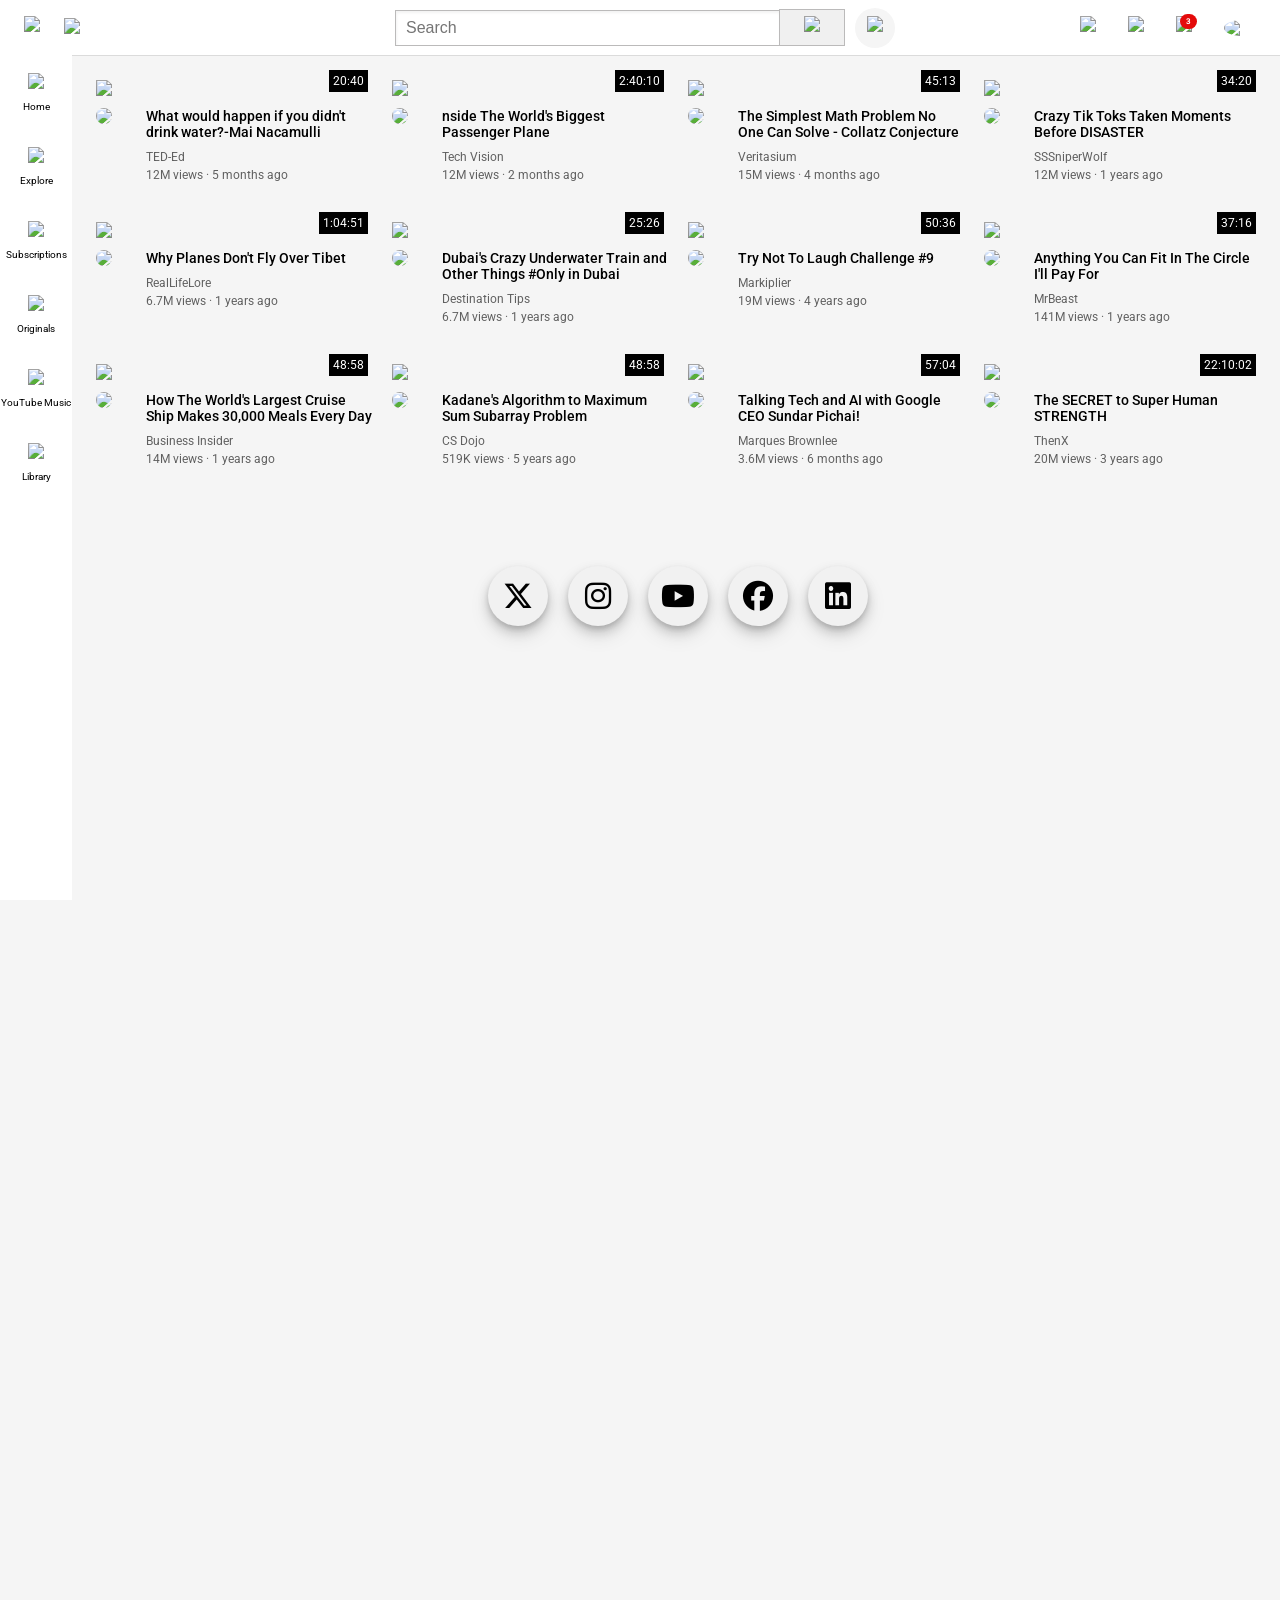
==== index.html @ e03ea2e1 "Rename Youtube_Rebuild.html to index.html" ====
<!DOCTYPE html>
<html>
    <head>
        <meta charset="UTF-8">
        <meta name="viewpoort" content="width=device-width, initial-scale=1.0">
        <meta name="description" content="a website that allows users to upload or watch videos">
        <meta name="author" content="Owusu Danquah Dennis">

        <title>YouTube.com CloneRebuild</title>


        <link rel="stylesheet" href="YT_Rebuild_Styling/general.css">
        <link rel="stylesheet" href="YT_Rebuild_Styling/video_card.css">
        <link rel="stylesheet" href="YT_Rebuild_Styling/header.css">
        <link rel="stylesheet" href="YT_Rebuild_Styling/sidebar.css">
        <link rel="stylesheet" href="YT_Rebuild_Styling/social_buttons_hover_E1.css">


        <link rel="preconnect" href="https://fonts.googleapis.com">
        <link rel="preconnect" href="https://fonts.gstatic.com" crossorigin>
        <link href="https://fonts.googleapis.com/css2?family=Roboto:ital,wght@0,100..900;1,100..900&display=swap" rel="stylesheet">

        <link rel="stylesheet" href="https://cdnjs.cloudflare.com/ajax/libs/font-awesome/6.5.0/css/all.min.css">


        <style>
           




        </style>



    </head>
    <body>
        <header class="header">
            <div class="left_part">
                <img class="hamburger_menu" src="Icons/hamburger-menu.svg">
                <img class="youtube_logo" src="Icons/youtube-logo.svg">
            </div> 


            <div class="middle_part">
                <input class="search_bar" type="search" placeholder="Search">

                <button class="search_button">
                    <img class="search_icon" src="Icons/search.svg">

                    <div class="tooltip">
                        Search
                    </div>
                </button>

                <button class="voice_search_button">
                    <img class="voice_search_icon" src="Icons/voice-search-icon.svg">

                     <div class="tooltip">
                        Search with your voice
                    </div>
                </button>
            </div>


            <div class="right_part">
               <div class="upload_icon_div">
                     <img class="upload_icon" src="Icons/upload.svg">
                     <div class="tooltip">
                        Create
                     </div>
               </div>

                <div class="youtube_apps_icon_div">
                    <img class="youtube_apps_icon" src="Icons/youtube-apps.svg">
                    <div class="tooltip">
                        YouTube Apps
                    </div>
                </div>

               <div class="notification_icon_div">
                    <img class="notification_icon" src="Icons/notifications.svg">

                    <div class="tooltip">
                        Notifications
                    </div>

                    <div class="notification_count">
                        3
                    </div>
               </div>

               <div class="user_picture_div">
                    <img class="user_picture" src="channel_profile/my-channel.jpeg">
                    <div class="tooltip">
                        Profile
                    </div>
               </div>
            </div>
        </header>



        <nav class="sidebar">
            <div class="sidebar_navs">
                <img src="Icons/home.svg">
                <div>Home</div>
            </div>

            <div class="sidebar_navs">
                <img src="Icons/explore.svg">
                <div>Explore</div>
            </div>

            <div class="sidebar_navs">
                <img src="Icons/subscriptions.svg">
                <div> Subscriptions</div>
            </div>

            <div class="sidebar_navs">
                <img src="Icons/originals.svg">
                <div>
                    Originals
                </div>
            </div>

            <div class="sidebar_navs">
                <img src="Icons/youtube-music.svg">
                <div>
                    YouTube Music
                </div>
            </div>

            <div class="sidebar_navs">
                <img src="Icons/library.svg">
                <div>
                    Library
                </div>
            </div>
        </nav>



        <main>
            <section class="video_card">

                <div class="video_preview">
                    <!-- Layer 1 -->
                    <div class="video_thumbnail_div">
                    <a href="https://www.youtube.com/watch?v=9iMGFqMmUFs">
                        <img class="video_thumbnail" src="thumbnails/thumbnail-12.webp">
                    </a>
                        <div class="timestamp">
                            20:40
                        </div>
                    </div>

                    <!-- Layer 2 -->
                    <div class="video_details">
                        <div class="video_profile_div">
                            <a href="https://www.youtube.com/teded">
                                <img class="video_profile" src="channel_profile/channel-12.jpeg">
                            </a>

                            <div class="video_profile_tooltip">
                                <a href="https://www.youtube.com/teded">
                                    <img class="video_profile" src="channel_profile/channel-12.jpeg">
                                </a>
                                <div>
                                    <p class="tooltip_author"> 
                                    <a href="https://www.youtube.com/teded">
                                        TED-Ed
                                    </a>
                                    </p>
                                    <p class="tooltip_subs">5M Subscribers</p>
                                </div>
                            </div>
                        </div>
                        <div class="video_description">
                            <p class="video_title">
                                <a href="https://www.youtube.com/watch?v=9iMGFqMmUFs">
                                    What would happen if you didn't drink water?-Mai Nacamulli
                                </a>
                            </p>
                            <p class="author">
                                TED-Ed
                            </p>
                            <p class="video_duration">
                                12M views &#183; 5 months ago
                            </p>
                        </div>
                    </div>
                </div>




                <div class="video_preview">
                    <!-- Layer 1 -->
                    <div class="video_thumbnail_div">
                    <a href="https://www.youtube.com/watch?v=lFm4EM1juls">
                        <img class="video_thumbnail" src="thumbnails/thumbnail-8.webp">
                    </a>
                        <div class="timestamp">
                            2:40:10
                        </div>
                    </div>

                    <!-- Layer 2 -->
                    <div class="video_details">
                        <div class="video_profile_div">
                            <a href="https://www.youtube.com/channel/UCHAK6CyegY22Zj2GWrcaIxg">
                                <img class="video_profile" src="channel_profile/channel-8.jpeg">
                            </a>

                            <div class="video_profile_tooltip">
                                <a href="https://www.youtube.com/channel/UCHAK6CyegY22Zj2GWrcaIxg">
                                    <img class="video_profile" src="channel_profile/channel-8.jpeg">
                                </a>
                                <div>
                                    <p class="tooltip_author"> 
                                    <a href="https://www.youtube.com/channel/UCHAK6CyegY22Zj2GWrcaIxg">
                                        Tech Vision
                                    </a>
                                    </p>
                                    <p class="tooltip_subs">7M Subscribers</p>
                                </div>
                            </div>
                        </div>
                        <div class="video_description">
                            <p class="video_title">
                                <a href="https://www.youtube.com/watch?v=lFm4EM1juls">
                                    nside The World's Biggest Passenger Plane
                                </a>
                            </p>
                            <p class="author">
                                Tech Vision
                            </p>
                            <p class="video_duration">
                                12M views &#183; 2 months ago
                            </p>
                        </div>
                    </div>
                </div>


                

                <div class="video_preview">
                    <!-- Layer 1 -->
                    <div class="video_thumbnail_div">
                    <a href="https://www.youtube.com/watch?v=094y1Z2wpJg">
                        <img class="video_thumbnail" src="thumbnails/thumbnail-4.webp">
                    </a>
                        <div class="timestamp">
                            45:13
                        </div>
                    </div>

                    <!-- Layer 2 -->
                    <div class="video_details">
                        <div class="video_profile_div">
                            <a href="https://www.youtube.com/c/veritasium">
                                <img class="video_profile" src="channel_profile/channel-4.jpeg">
                            </a>

                            <div class="video_profile_tooltip">
                                <a href="https://www.youtube.com/c/veritasium">
                                    <img class="video_profile" src="channel_profile/channel-4.jpeg">
                                </a>
                                <div>
                                    <p class="tooltip_author"> 
                                    <a href="https://www.youtube.com/c/veritasium">
                                        Veritasium
                                    </a>
                                    </p>
                                    <p class="tooltip_subs">450K Subscribers</p>
                                </div>
                            </div>
                        </div>
                        <div class="video_description">
                            <p class="video_title">
                                <a href="https://www.youtube.com/watch?v=094y1Z2wpJg">
                                    The Simplest Math Problem No One Can Solve - Collatz Conjecture
                                </a>
                            </p>
                            <p class="author">
                                Veritasium
                            </p>
                            <p class="video_duration">
                                15M views &#183; 4 months ago
                            </p>
                        </div>
                    </div>
                </div>




                <div class="video_preview">
                    <!-- Layer 1 -->
                    <div class="video_thumbnail_div">
                    <a href="https://www.youtube.com/watch?v=FgjPQQeTh1w">
                        <img class="video_thumbnail" src="thumbnails/thumbnail-3.webp">
                    </a>
                        <div class="timestamp">
                            34:20
                        </div>
                    </div>

                    <!-- Layer 2 -->
                    <div class="video_details">
                        <div class="video_profile_div">
                            <a href="https://www.youtube.com/user/SSSniperWolf">
                                <img class="video_profile" src="channel_profile/channel-3.jpeg">
                            </a>

                            <div class="video_profile_tooltip">
                                <a href="https://www.youtube.com/user/SSSniperWolf">
                                    <img class="video_profile" src="channel_profile/channel-3.jpeg">
                                </a>
                                <div>
                                    <p class="tooltip_author"> 
                                    <a href="https://www.youtube.com/user/SSSniperWolf">
                                        SSSniperWolf
                                    </a>
                                    </p>
                                    <p class="tooltip_subs">10M Subscribers</p>
                                </div>
                            </div>
                        </div>
                        <div class="video_description">
                            <p class="video_title">
                                <a href="https://www.youtube.com/watch?v=FgjPQQeTh1w">
                                    Crazy Tik Toks Taken Moments Before DISASTER
                                </a>
                            </p>
                            <p class="author">
                                SSSniperWolf
                            </p>
                            <p class="video_duration">
                                12M views &#183; 1 years ago
                            </p>
                        </div>
                    </div>
                </div>





                <div class="video_preview">
                    <!-- Layer 1 -->
                    <div class="video_thumbnail_div">
                    <a href="https://www.youtube.com/watch?v=fNVa1qMbF9Y">
                        <img class="video_thumbnail" src="thumbnails/thumbnail-7.webp">
                    </a>
                        <div class="timestamp">
                            1:04:51
                        </div>
                    </div>

                    <!-- Layer 2 -->
                    <div class="video_details">
                        <div class="video_profile_div">
                            <a href="https://www.youtube.com/channel/UCP5tjEmvPItGyLhmjdwP7Ww">
                                <img class="video_profile" src="channel_profile/channel-7.jpeg">
                            </a>

                            <div class="video_profile_tooltip">
                                <a href="https://www.youtube.com/channel/UCP5tjEmvPItGyLhmjdwP7Ww">
                                    <img class="video_profile" src="channel_profile/channel-7.jpeg">
                                </a>
                                <div>
                                    <p class="tooltip_author"> 
                                    <a href="https://www.youtube.com/channel/UCP5tjEmvPItGyLhmjdwP7Ww">
                                        RealLifeLore
                                    </a>
                                    </p>
                                    <p class="tooltip_subs">990K Subscribers</p>
                                </div>
                            </div>
                        </div>
                        <div class="video_description">
                            <p class="video_title">
                                <a href="https://www.youtube.com/watch?v=fNVa1qMbF9Y">
                                    Why Planes Don't Fly Over Tibet
                                </a>
                            </p>
                            <p class="author">
                                RealLifeLore
                            </p>
                            <p class="video_duration">
                                6.7M views &#183; 1 years ago
                            </p>
                        </div>
                    </div>
                </div>

            



                <div class="video_preview">
                    <!-- Layer 1 -->
                    <div class="video_thumbnail_div">
                    <a href="https://www.youtube.com/watch?v=0nZuYyXET3s">
                        <img class="video_thumbnail" src="thumbnails/thumbnail-11.webp">
                    </a>
                        <div class="timestamp">
                            25:26
                        </div>
                    </div>

                    <!-- Layer 2 -->
                    <div class="video_details">
                        <div class="video_profile_div">
                            <a href="https://www.youtube.com/c/Destinationtips">
                                <img class="video_profile" src="channel_profile/channel-11.jpeg">
                            </a>

                            <div class="video_profile_tooltip">
                                <a href="https://www.youtube.com/c/Destinationtips">
                                    <img class="video_profile" src="channel_profile/channel-11.jpeg">
                                </a>
                                <div>
                                    <p class="tooltip_author"> 
                                    <a href="https://www.youtube.com/c/Destinationtips">
                                            Destination Tips
                                    </a>
                                    </p>
                                    <p class="tooltip_subs">200M Subscribers</p>
                                </div>
                            </div>
                        </div>
                        <div class="video_description">
                            <p class="video_title">
                                <a href="https://www.youtube.com/watch?v=0nZuYyXET3s">
                                    Dubai's Crazy Underwater Train and Other Things #Only in Dubai
                                </a>
                            </p>
                            <p class="author">
                                Destination Tips
                            </p>
                            <p class="video_duration">
                                6.7M views &#183; 1 years ago
                            </p>
                        </div>
                    </div>
                </div>




                <div class="video_preview">
                    <!-- Layer 1 -->
                    <div class="video_thumbnail_div">
                    <a href="https://www.youtube.com/watch?v=mP0RAo9SKZk">
                        <img class="video_thumbnail" src="thumbnails/thumbnail-2.webp">
                    </a>
                        <div class="timestamp">
                            50:36
                        </div>
                    </div>

                    <!-- Layer 2 -->
                    <div class="video_details">
                        <div class="video_profile_div">
                            <a href="https://www.youtube.com/c/markiplier">
                                <img class="video_profile" src="channel_profile/channel-2.jpeg">
                            </a>

                            <div class="video_profile_tooltip">
                                <a href="https://www.youtube.com/c/markiplier">
                                    <img class="video_profile" src="channel_profile/channel-2.jpeg">
                                </a>
                                <div>
                                    <p class="tooltip_author"> 
                                    <a href="https://www.youtube.com/c/markiplier">
                                            Markiplier
                                    </a>
                                    </p>
                                    <p class="tooltip_subs">26M Subscribers</p>
                                </div>
                            </div>
                        </div>
                        <div class="video_description">
                            <p class="video_title">
                                <a href="https://www.youtube.com/watch?v=mP0RAo9SKZk">
                                    Try Not To Laugh Challenge #9
                                </a>
                            </p>
                            <p class="author">
                                Markiplier
                            </p>
                            <p class="video_duration">
                                19M views &#183; 4 years ago
                            </p>
                        </div>
                    </div>
                </div>




                <div class="video_preview">
                    <!-- Layer 1 -->
                    <div class="video_thumbnail_div">
                    <a href="https://www.youtube.com/watch?v=yXWw0_UfSFg">
                        <img class="video_thumbnail" src="thumbnails/thumbnail-6.webp">
                    </a>
                        <div class="timestamp">
                            37:16
                        </div>
                    </div>

                    <!-- Layer 2 -->
                    <div class="video_details">
                        <div class="video_profile_div">
                            <a href="https://www.youtube.com/channel/UCX6OQ3DkcsbYNE6H8uQQuVA">
                                <img class="video_profile" src="channel_profile/channel-6.jpeg">
                            </a>

                            <div class="video_profile_tooltip">
                                <a href="https://www.youtube.com/channel/UCX6OQ3DkcsbYNE6H8uQQuVA">
                                    <img class="video_profile" src="channel_profile/channel-6.jpeg">
                                </a>
                                <div>
                                    <p class="tooltip_author"> 
                                    <a href="https://www.youtube.com/channel/UCX6OQ3DkcsbYNE6H8uQQuVA">
                                            MrBeast
                                    </a>
                                    </p>
                                    <p class="tooltip_subs">2.1B Subscribers</p>
                                </div>
                            </div>
                        </div>
                        <div class="video_description">
                            <p class="video_title">
                                <a href="https://www.youtube.com/watch?v=yXWw0_UfSFg">
                                    Anything You Can Fit In The Circle I'll Pay For
                                </a>
                            </p>
                            <p class="author">
                                MrBeast
                            </p>
                            <p class="video_duration">
                                141M views &#183; 1 years ago
                            </p>
                        </div>
                    </div>
                </div>




                <div class="video_preview">
                    <!-- Layer 1 -->
                    <div class="video_thumbnail_div">
                    <a href="https://www.youtube.com/watch?v=R2vXbFp5C9o">
                        <img class="video_thumbnail" src="thumbnails/thumbnail-10.webp">
                    </a>
                        <div class="timestamp">
                            48:58
                        </div>
                    </div>

                    <!-- Layer 2 -->
                    <div class="video_details">
                        <div class="video_profile_div">
                            <a href="https://www.youtube.com/user/businessinsider">
                                <img class="video_profile" src="channel_profile/channel-10.jpeg">
                            </a>

                            <div class="video_profile_tooltip">
                                <a href="https://www.youtube.com/user/businessinsider">
                                    <img class="video_profile" src="channel_profile/channel-10.jpeg">
                                </a>
                                <div>
                                    <p class="tooltip_author"> 
                                    <a href="https://www.youtube.com/user/businessinsider">
                                            Business Insider
                                    </a>
                                    </p>
                                    <p class="tooltip_subs">700K Subscribers</p>
                                </div>
                            </div>
                        </div>
                        <div class="video_description">
                            <p class="video_title">
                                <a href="https://www.youtube.com/watch?v=R2vXbFp5C9o">
                                    How The World's Largest Cruise Ship Makes 30,000 Meals Every Day
                                </a>
                            </p>
                            <p class="author">
                                Business Insider
                            </p>
                            <p class="video_duration">
                                14M views &#183; 1 years ago
                            </p>
                        </div>
                    </div>
                </div>





                <div class="video_preview">
                    <!-- Layer 1 -->
                    <div class="video_thumbnail_div">
                    <a href="https://www.youtube.com/watch?v=86CQq3pKSUw">
                        <img class="video_thumbnail" src="thumbnails/thumbnail-5.webp">
                    </a>
                        <div class="timestamp">
                            48:58
                        </div>
                    </div>

                    <!-- Layer 2 -->
                    <div class="video_details">
                        <div class="video_profile_div">
                            <a href="https://www.youtube.com/c/CSDojo">
                                <img class="video_profile" src="channel_profile/channel-5.jpeg">
                            </a>

                            <div class="video_profile_tooltip">
                                <a href="https://www.youtube.com/c/CSDojo">
                                    <img class="video_profile" src="channel_profile/channel-5.jpeg">
                                </a>
                                <div>
                                    <p class="tooltip_author"> 
                                    <a href="https://www.youtube.com/c/CSDojo">
                                            CS Dojo
                                    </a>
                                    </p>
                                    <p class="tooltip_subs">70K Subscribers</p>
                                </div>
                            </div>
                        </div>
                        <div class="video_description">
                            <p class="video_title">
                                <a href="https://www.youtube.com/watch?v=86CQq3pKSUw">
                                    Kadane's Algorithm to Maximum Sum Subarray Problem
                                </a>
                            </p>
                            <p class="author">
                                CS Dojo
                            </p>
                            <p class="video_duration">
                                519K views &#183; 5 years ago
                            </p>
                        </div>
                    </div>
                </div>




                <div class="video_preview">
                    <!-- Layer 1 -->
                    <div class="video_thumbnail_div">
                    <a href="https://www.youtube.com/watch?v=n2RNcPRtAiY">
                        <img class="video_thumbnail" src="thumbnails/thumbnail-1.webp">
                    </a>
                        <div class="timestamp">
                            57:04
                        </div>
                    </div>

                    <!-- Layer 2 -->
                    <div class="video_details">
                        <div class="video_profile_div">
                            <a href="https://www.youtube.com/c/mkbhd">
                                <img class="video_profile" src="channel_profile/channel-1.jpeg">
                            </a>

                            <div class="video_profile_tooltip">
                                <a href="https://www.youtube.com/c/mkbhd">
                                    <img class="video_profile" src="channel_profile/channel-1.jpeg">
                                </a>
                                <div>
                                    <p class="tooltip_author"> 
                                    <a href="https://www.youtube.com/c/mkbhd">
                                            Marques Brownlee
                                    </a>
                                    </p>
                                    <p class="tooltip_subs">1.4B Subscribers</p>
                                </div>
                            </div>
                        </div>
                        <div class="video_description">
                            <p class="video_title">
                                <a href="https://www.youtube.com/watch?v=n2RNcPRtAiY">
                                    Talking Tech and AI with Google CEO Sundar Pichai!
                                </a>
                            </p>
                            <p class="author">
                                Marques Brownlee
                            </p>
                            <p class="video_duration">
                                3.6M views &#183; 6 months ago
                            </p>
                        </div>
                    </div>
                </div>





                <div class="video_preview">
                    <!-- Layer 1 -->
                    <div class="video_thumbnail_div">
                    <a href="https://www.youtube.com/watch?v=ixmxOlcrlUc">
                        <img class="video_thumbnail" src="thumbnails/thumbnail-9.webp">
                    </a>
                        <div class="timestamp">
                            22:10:02
                        </div>
                    </div>

                    <!-- Layer 2 -->
                    <div class="video_details">
                        <div class="video_profile_div">
                            <a href="https://www.youtube.com/c/OFFICIALTHENXSTUDIOS">
                                <img class="video_profile" src="channel_profile/channel-9.jpeg">
                            </a>

                            <div class="video_profile_tooltip">
                                <a href="https://www.youtube.com/c/OFFICIALTHENXSTUDIOS">
                                    <img class="video_profile" src="channel_profile/channel-9.jpeg">
                                </a>
                                <div>
                                    <p class="tooltip_author"> 
                                    <a href="https://www.youtube.com/c/OFFICIALTHENXSTUDIOS">
                                            ThenX
                                    </a>
                                    </p>
                                    <p class="tooltip_subs">50M Subscribers</p>
                                </div>
                            </div>
                        </div>
                        <div class="video_description">
                            <p class="video_title">
                                <a href="https://www.youtube.com/watch?v=ixmxOlcrlUc">
                                    The SECRET to Super Human STRENGTH
                                </a>
                            </p>
                            <p class="author">
                                ThenX
                            </p>
                            <p class="video_duration">
                                20M views &#183; 3 years ago
                            </p>
                        </div>
                    </div>
                </div>
            </section>

            <section class="social_buttons_hover_E1">
                <div class="social_nav">
                    <div class="nav_buttons twitter">
                        <i class="fa-brands fa-x-twitter"></i>
                        <span>Twitter</span>
                    </div>

                    <div class="nav_buttons instagram">
                        <i class="fa-brands fa-instagram"></i>
                        <span>Instagram</span>
                    </div>

                    <div class="nav_buttons youtube">
                        <i class="fa-brands fa-youtube"></i>
                        <span>YouTube</span>
                    </div>

                    <div class="nav_buttons facebook">
                        <i class="fa-brands fa-facebook"></i>
                        <span>Facebook</span>
                    </div>

                    <div class="nav_buttons linkedin">
                        <i class="fa-brands fa-linkedin"></i>
                        <span>LInkedin</span>
                    </div>
                </div>
            </section>
        </main>



    </body>
</html>
---- YT_Rebuild_Styling/general.css ----
html{
    scroll-behavior: smooth;
    transition: media 0.4s ease;
}

body{
    font-family: roboto, arial;
    margin: 0;
    padding-top: 80px;
    padding-left: 96px;
    padding-right: 20px;
    padding-bottom: 1000px;
    background-color: rgb(245, 245, 245);
}


p{
    margin: 0;
}
---- YT_Rebuild_Styling/video_card.css ----
.video_card{
    display: grid;
    grid-template-columns: 1fr 1fr 1fr;
    column-gap: 20px;
    row-gap: 40px;
    margin-bottom: 100px;
}
.video_thumbnail_div{
    position: relative;
    margin-bottom: 8px;
    cursor: pointer;
}
.video_thumbnail{
    width: 100%;
}
.timestamp{
    position: absolute;
    right: 4px;
    bottom: 8px;

    background-color: black;
    color: white;
    font-size: 12px;
    padding: 4px;
}
.video_details{
    display: flex;
    justify-content: center;
    align-items: top;
}
.video_profile_div{
    width: 50px;
    height: 49px;
    cursor: pointer;
    position: relative;
}
.video_profile_tooltip{
    position: absolute;
    left: 2px;
    bottom: -60px;
    display: flex;
    align-items: center;
    column-gap: 8px;

    background-color: white;
    padding: 10px 20px 10px 20px;
    box-shadow: 0 3px 5px rgba(0,0,0,0.12), 0 6px 12px rgba(0,0,0,0.15), 0 10px 20px rgba(0,0,0,0.1);
    /* pointer-events: none; */
    visibility: hidden;   /** this makes it clickable when visibility is enabled later */
    opacity: 0;       /*Just to make fading effect*/
    transition:  0.3s ease;
    transition-delay: 0.4s;
    z-index: 99;
}
.video_profile_div:hover .video_profile_tooltip{
    visibility: visible;  /* this makes it stay as cursor is on tooltip*/
    opacity: 1;
    transition-delay: 0.5s;
}
.tooltip_author{
    font-size: 16px;
    font-weight: 500;
    margin-bottom: 4px;
    white-space: nowrap;
}
.tooltip_subs{
    white-space: nowrap;
}
.video_profile_tooltip .video_profile{
    width: 49px;
}

.video_description{
    flex: 1;
}





.video_profile{
    width: 36px;
    border-radius: 50px;
}
.video_title{
    font-size: 14px;
    font-weight: 500;
    margin-bottom: 10px;
    cursor: pointer;
}
.author,
.video_duration{
    font-size: 12px;
    color: rgb(96,96,96);
}
.author{
    margin-bottom: 4px;
}




/* Linking Video  */

.tooltip_author a{
    text-decoration: none;
    color: inherit;
}

.video_title a{
    text-decoration: none;
    color: inherit;
}


/* Resopnsive sizing */

@media(max-width:500px){
    .video_card{
        grid-template-columns: 1fr;
    }
}

@media(min-width:501px) and (max-width:740px){
    .video_card{
        grid-template-columns: 1fr 1fr;
    }
}

@media(min-width:999px){
    .video_card{
        grid-template-columns: 1fr 1fr 1fr 1fr;
    }
}
---- YT_Rebuild_Styling/header.css ----
.header{
        background-color: white;
        height: 55px;
        display: flex;
        justify-content: space-between;

        position: fixed;
        top: 0;
        left: 0;
        right: 0;
        border-bottom: 1px solid rgb(219, 219, 219);
        z-index: 100;
    }


    .left_part{
        /* background-color: lightblue; */
        width: 180px;
        display: flex;
        align-items: center;
    }
    .hamburger_menu{
        height: 24px;
        margin-left: 24px;
        margin-right: 24px;
    }
    .youtube_logo{
        height: 20px;
    }



    .middle_part{
        /* background-color: lightpink; */
        flex:1;      /*This makes it more flexible unlike width */
        margin-left: 70px;
        margin-right: 40px;
        max-width: 500px;
        /* width: 500px; */

        display: flex;
        align-items: center;
    }
    .search_bar{
        flex: 1;
        height: 36px;
        width: 0;
        font-size: 16px;
        padding-left: 10px;
        border: 1px solid  rgb(187, 186, 186);
        box-shadow: inset 1px 2px 3px rgba(0,0,0,0.05);
        outline: none;
    }
    .search_bar::placeholder{
        font-size: 16px;
        padding-right: 10px;
    }
    .search_bar:focus{
        border-color:rgba(48, 111, 220);
    }

    .search_button{
        width: 66px;
        height: 37px;
        background-color: rgb(240, 240, 240);
        border: 1px solid  rgb(187, 186, 186);
        margin-left: -1px;
        margin-right: 10px;
    }
    .search_icon{
        height: 24px;
    }

    .voice_search_button{
        width: 40px;
        height: 40px;
        background-color: rgb(245, 245, 245);
        border: none;
        border-radius: 50%;
    }
    .voice_search_icon{
        height: 24px;
    }




    .right_part{
        /* background-color: lightblue; */
        width: 180px;

        display: flex;
        align-items: center;
        justify-content: space-between;
        margin-right: 20px;
        flex-shrink: 0;
    }
    .upload_icon,
    .youtube_apps_icon,
    .notification_icon{
        height: 24px;
    }
    .user_picture{
        width: 36px;
        border-radius: 50%;
    }


    /* tooltip */
    .search_button,
    .voice_search_button,
    .upload_icon_div,
    .youtube_apps_icon_div,
    .notification_icon_div,
    .user_picture_div{
        position: relative;
        display: flex;
        justify-content: center;
        align-items: center;
        cursor: pointer;
    }
    .search_button .tooltip,
    .voice_search_button .tooltip,
    .upload_icon_div .tooltip,
    .youtube_apps_icon_div .tooltip,
    .notification_icon_div .tooltip,
    .user_picture_div .tooltip{
        position: absolute;
        bottom: -30px;

        font-size: 12px;
        color: white;
        background-color: gray;
        padding: 2px 4px 2px 4px;
        opacity: 0;
        transition: opacity 0.2s ease;
        pointer-events: none;
        white-space: nowrap;
    }
    .search_button:hover .tooltip,
    .voice_search_button:hover .tooltip,
    .upload_icon_div:hover .tooltip,
    .youtube_apps_icon_div:hover .tooltip,
    .notification_icon_div:hover .tooltip,
    .user_picture_div:hover .tooltip{
        opacity: 1;
        transition-delay: 0.6s;
    }
    

    .notification_count{
        position: absolute;
        top: -2px;
        right: -5px;

        background-color: rgb(228, 10, 10);
        color: white;
        font-weight: bold;
        font-size: 8px;
        padding:3px 6px 3px 6px;
        border-radius: 10px;
    }
---- YT_Rebuild_Styling/sidebar.css ----
.sidebar{
            width: 72px;
            background-color: white;
            color: black;
            position: fixed;
            top: 55px;
            bottom: 0;
            left: 0;
            z-index: 200;
           }

           .sidebar_navs{
             height: 74px;
            display: flex;
            flex-direction: column;
            align-items: center;
            justify-content: center;
           }
           .sidebar_navs:hover{
            background-color: rgb(235, 235, 235);
           }

           .sidebar_navs img{
            height: 24px;
            margin-bottom: 4px;
           }
           .sidebar_navs div{
            font-size: 10px;
           }
---- YT_Rebuild_Styling/social_buttons_hover_E1.css ----
.social_buttons_hover_E1{
                display: flex;
                align-items: center;
                justify-content: center;
                font-family: sans-serif;
            }

            .social_nav{
                display: flex;
                gap:20px ;
            }

            .nav_buttons{
                width: 60px;
                height: 60px;
                border-radius: 50px;
                cursor: pointer;
                display: flex;
                align-items: center;
                justify-content: center;
                background-color: rgb(241, 241, 241);
                box-shadow: 0 3px 5px rgba(0,0,0,0.12), 0 6px 12px rgba(0,0,0,0.15), 0 10px 20px rgba(0,0,0,0.1);
                position: relative;
                transition: width 0.4s, box-shadow 0.3s, background 0.4s;
            }

            .nav_buttons i{
                position: absolute;
                font-size: 30px;
                transition: all 0.4s ease;
            }

            .nav_buttons span{
                font-size: 18px;
                font-weight: 700;
                color: white;
                letter-spacing: 1px;
                transform: scale(0.5);
                opacity: 0;
                transition: all 0.4s ease;
            }

            .nav_buttons:hover{
                width: 150px;
                border-radius: 12px;
                box-shadow: 0 6px 12px rgba(0,0,0,0.2), 0 12px 30px rgba(0,0,0,0.25);
            }

            .nav_buttons:hover i{
                transform: scale(0);
                opacity: 0;
            }

            .nav_buttons:hover span{
                transform: scale(1);
                opacity: 1;
            }

            .twitter:hover{
               background-color: #1da1f2;
            }
            .instagram:hover{
                background-color: #e1306c;
            }
            .youtube:hover{
                background-color: #ff0000;
            }
            .facebook:hover{
                 background-color: #1877f2;
            }
            .linkedin:hover{
                background-color: #0077b5;
            }



            @media(max-width:500px){
                .video_card{
                    grid-template-columns: 1fr;
                }

             
            .nav_buttons{
                transition: transform 0.4s ease, box-shadow 0.3s, background 0.4s;
            }

              .nav_buttons i{
                font-size: 21px;
                transition: all 0.4s ease;
            }

             .nav_buttons span{
                visibility: hidden;
            }

              .nav_buttons:hover{
                width: 60px;
                height: 60px;
                border-radius: 50px;
                transform: scale(1.1) translateY(-4px);
                box-shadow: 0 6px 12px rgba(0,0,0,0.2), 0 12px 30px rgba(0,0,0,0.25);
            }

             .nav_buttons:hover i{
                opacity: 1;
                transform: scale(1.5);
                color: white;
            }

            
            .twitter:hover{
               background-color: #1da1f2;
            }
            .instagram:hover{
                background-color: #e1306c;
            }
            .youtube:hover{
                background-color: #ff0000;
            }
            .facebook:hover{
                 background-color: #1877f2;
            }
            .linkedin:hover{
                background-color: #0077b5;
            }

            }
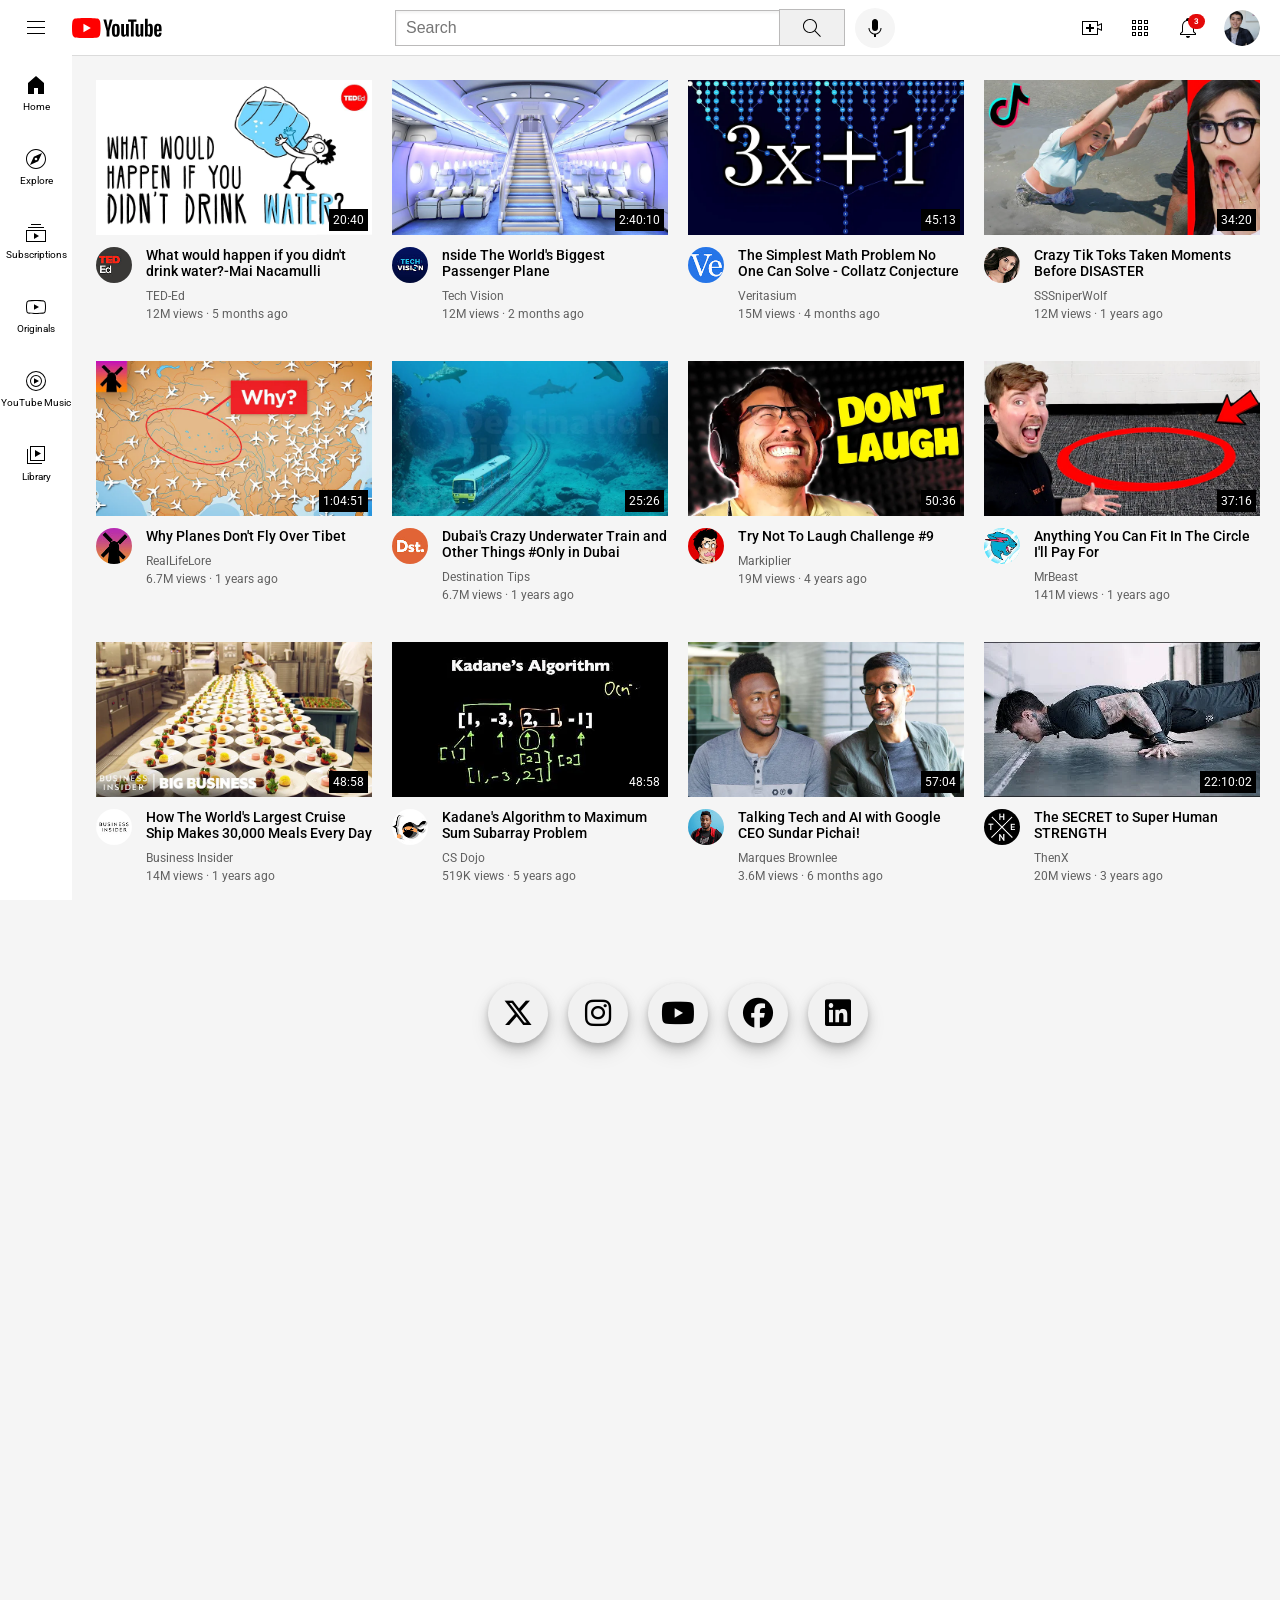
==== commit 5a3f28b7: "Corrected 'viewpoort' to viewport'" ====
--- a/index.html
+++ b/index.html
@@ -2,7 +2,7 @@
 <html>
     <head>
         <meta charset="UTF-8">
-        <meta name="viewpoort" content="width=device-width, initial-scale=1.0">
+        <meta name="viewport" content="width=device-width, initial-scale=1.0">
         <meta name="description" content="a website that allows users to upload or watch videos">
         <meta name="author" content="Owusu Danquah Dennis">
 
